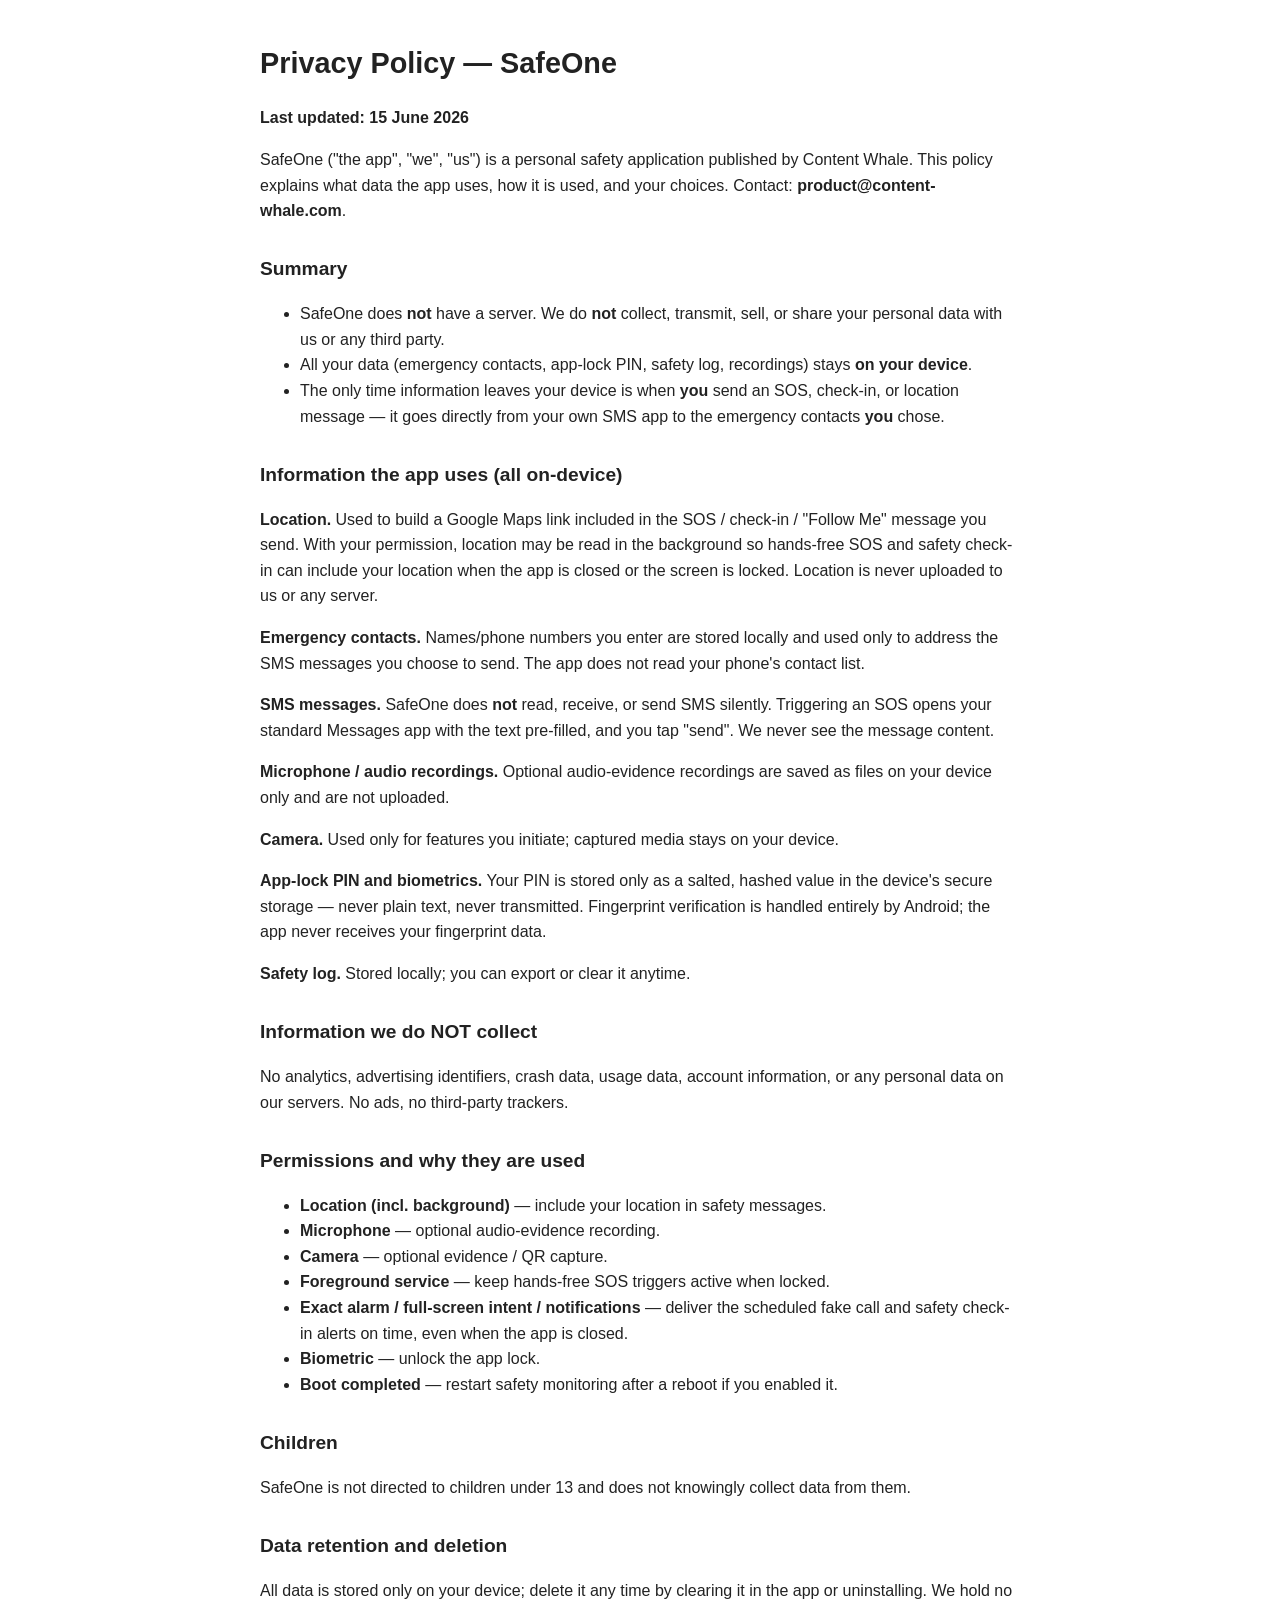
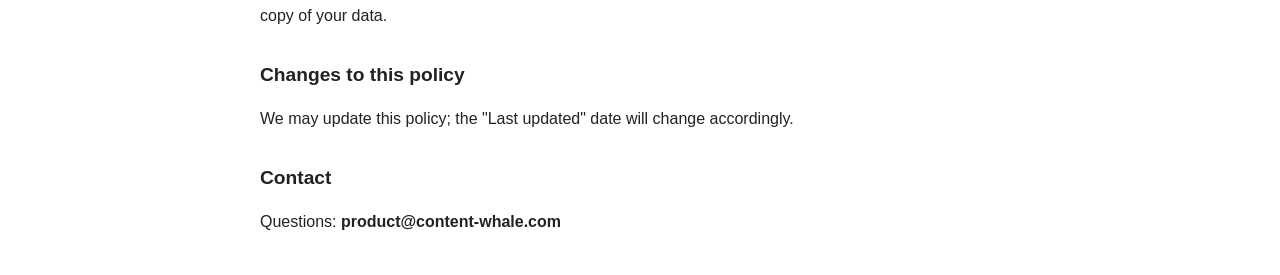
==== index.html @ ca7ab5bd "pushing  for playstore" ====
<!DOCTYPE html>
<html lang="en">
<head>
<meta charset="utf-8">
<meta name="viewport" content="width=device-width, initial-scale=1">
<title>SafeOne — Privacy Policy</title>
<style>
  body{font-family:-apple-system,Segoe UI,Roboto,Arial,sans-serif;max-width:760px;
       margin:40px auto;padding:0 20px;line-height:1.6;color:#222}
  h1{font-size:1.8rem} h2{margin-top:1.6em;font-size:1.2rem}
  code{background:#f3f3f3;padding:1px 4px;border-radius:3px}
</style>
</head>
<body>
<h1>Privacy Policy — SafeOne</h1>
<p><strong>Last updated: 15 June 2026</strong></p>
<p>SafeOne ("the app", "we", "us") is a personal safety application published by
Content Whale. This policy explains what data the app uses, how it is used, and
your choices. Contact: <strong>product@content-whale.com</strong>.</p>

<h2>Summary</h2>
<ul>
<li>SafeOne does <strong>not</strong> have a server. We do <strong>not</strong>
collect, transmit, sell, or share your personal data with us or any third party.</li>
<li>All your data (emergency contacts, app-lock PIN, safety log, recordings)
stays <strong>on your device</strong>.</li>
<li>The only time information leaves your device is when <strong>you</strong> send
an SOS, check-in, or location message — it goes directly from your own SMS app to
the emergency contacts <strong>you</strong> chose.</li>
</ul>

<h2>Information the app uses (all on-device)</h2>
<p><strong>Location.</strong> Used to build a Google Maps link included in the
SOS / check-in / "Follow Me" message you send. With your permission, location may
be read in the background so hands-free SOS and safety check-in can include your
location when the app is closed or the screen is locked. Location is never
uploaded to us or any server.</p>
<p><strong>Emergency contacts.</strong> Names/phone numbers you enter are stored
locally and used only to address the SMS messages you choose to send. The app
does not read your phone's contact list.</p>
<p><strong>SMS messages.</strong> SafeOne does <strong>not</strong> read, receive,
or send SMS silently. Triggering an SOS opens your standard Messages app with the
text pre-filled, and you tap "send". We never see the message content.</p>
<p><strong>Microphone / audio recordings.</strong> Optional audio-evidence
recordings are saved as files on your device only and are not uploaded.</p>
<p><strong>Camera.</strong> Used only for features you initiate; captured media
stays on your device.</p>
<p><strong>App-lock PIN and biometrics.</strong> Your PIN is stored only as a
salted, hashed value in the device's secure storage — never plain text, never
transmitted. Fingerprint verification is handled entirely by Android; the app
never receives your fingerprint data.</p>
<p><strong>Safety log.</strong> Stored locally; you can export or clear it anytime.</p>

<h2>Information we do NOT collect</h2>
<p>No analytics, advertising identifiers, crash data, usage data, account
information, or any personal data on our servers. No ads, no third-party trackers.</p>

<h2>Permissions and why they are used</h2>
<ul>
<li><strong>Location (incl. background)</strong> — include your location in safety messages.</li>
<li><strong>Microphone</strong> — optional audio-evidence recording.</li>
<li><strong>Camera</strong> — optional evidence / QR capture.</li>
<li><strong>Foreground service</strong> — keep hands-free SOS triggers active when locked.</li>
<li><strong>Exact alarm / full-screen intent / notifications</strong> — deliver the
scheduled fake call and safety check-in alerts on time, even when the app is closed.</li>
<li><strong>Biometric</strong> — unlock the app lock.</li>
<li><strong>Boot completed</strong> — restart safety monitoring after a reboot if you enabled it.</li>
</ul>

<h2>Children</h2>
<p>SafeOne is not directed to children under 13 and does not knowingly collect
data from them.</p>

<h2>Data retention and deletion</h2>
<p>All data is stored only on your device; delete it any time by clearing it in
the app or uninstalling. We hold no copy of your data.</p>

<h2>Changes to this policy</h2>
<p>We may update this policy; the "Last updated" date will change accordingly.</p>

<h2>Contact</h2>
<p>Questions: <strong>product@content-whale.com</strong></p>
</body>
</html>
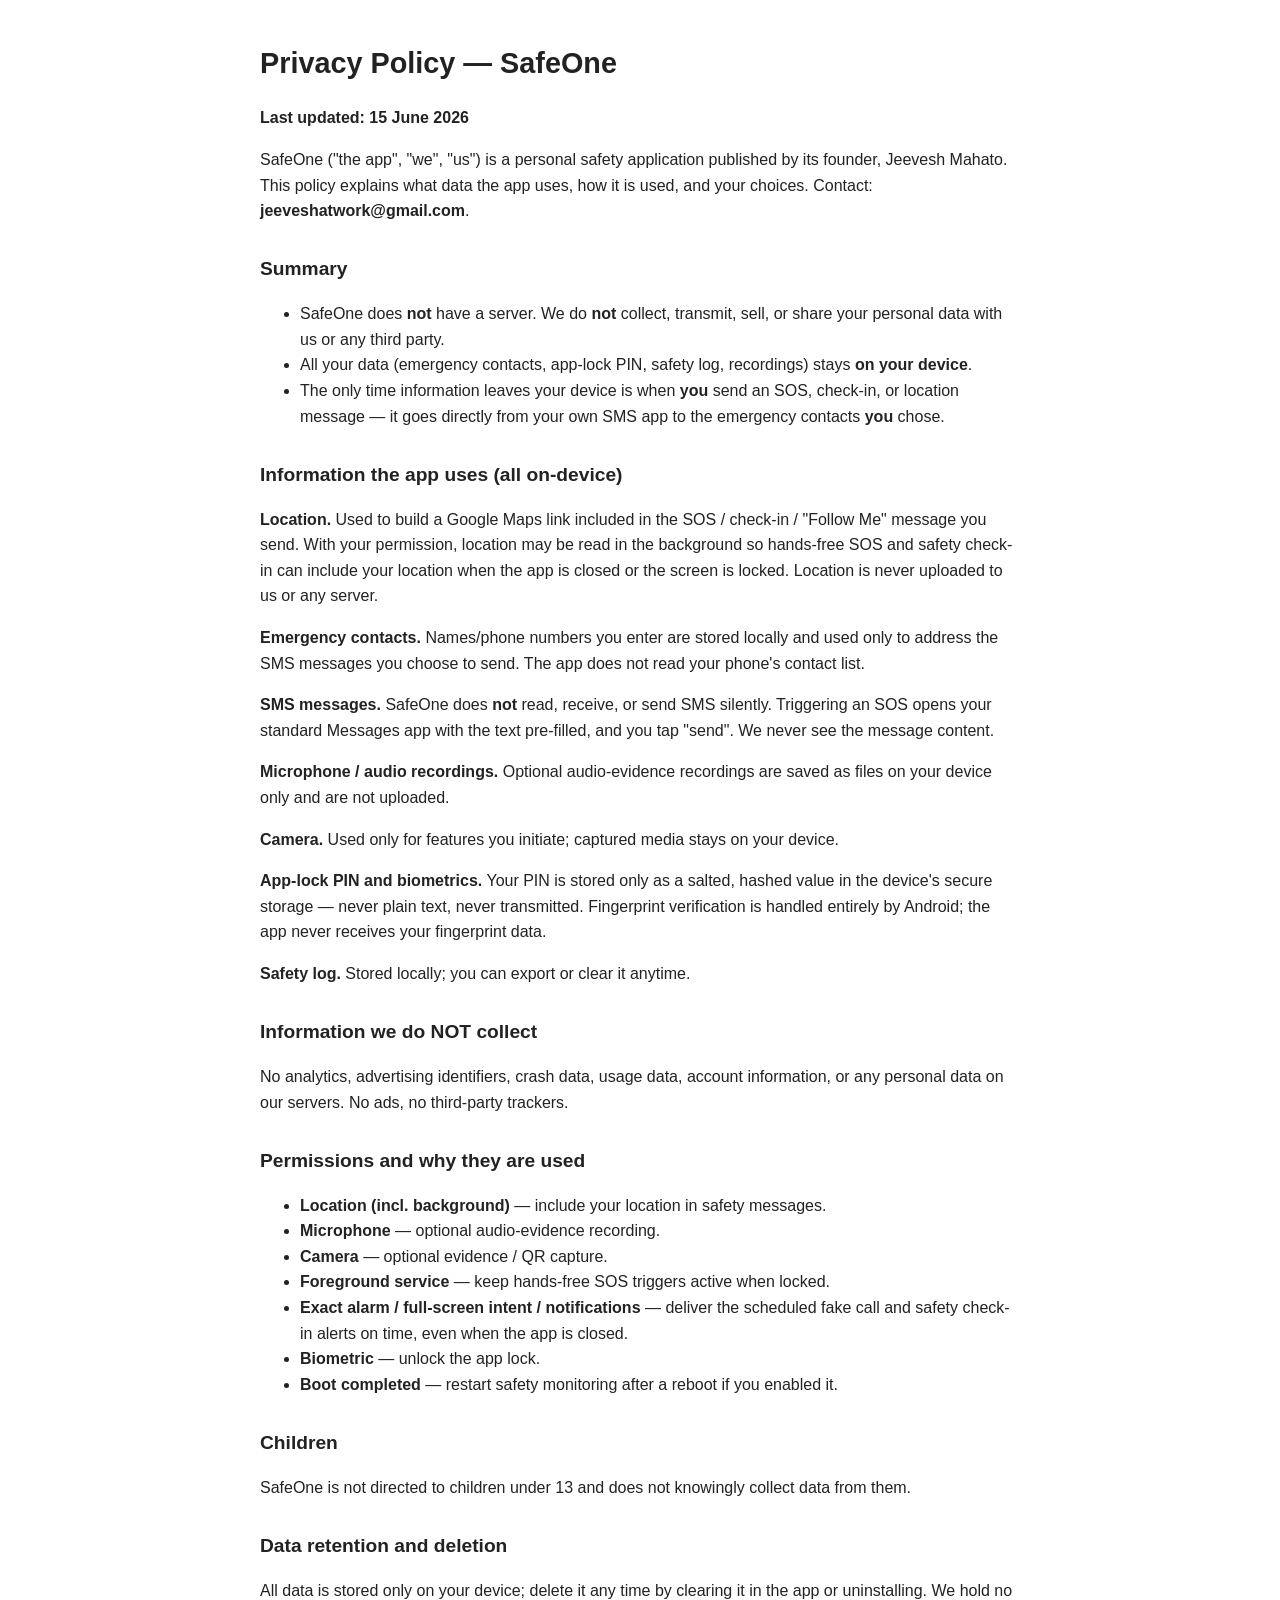
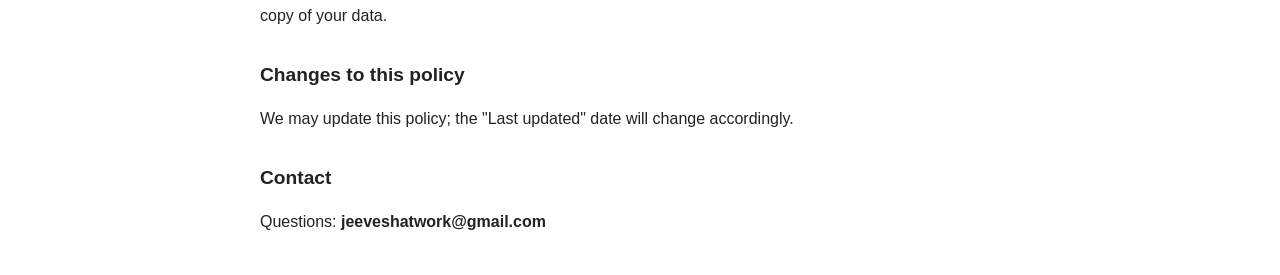
==== commit 546b27a2: "updates for mail" ====
--- a/index.html
+++ b/index.html
@@ -14,9 +14,9 @@
 <body>
 <h1>Privacy Policy — SafeOne</h1>
 <p><strong>Last updated: 15 June 2026</strong></p>
-<p>SafeOne ("the app", "we", "us") is a personal safety application published by
-Content Whale. This policy explains what data the app uses, how it is used, and
-your choices. Contact: <strong>product@content-whale.com</strong>.</p>
+<p>SafeOne ("the app", "we", "us") is a personal safety application published by its founder,
+Jeevesh Mahato. This policy explains what data the app uses, how it is used, and
+your choices. Contact: <strong>jeeveshatwork@gmail.com</strong>.</p>
 
 <h2>Summary</h2>
 <ul>
@@ -79,6 +79,6 @@
 <p>We may update this policy; the "Last updated" date will change accordingly.</p>
 
 <h2>Contact</h2>
-<p>Questions: <strong>product@content-whale.com</strong></p>
+<p>Questions: <strong>jeeveshatwork@gmail.com</strong></p>
 </body>
 </html>
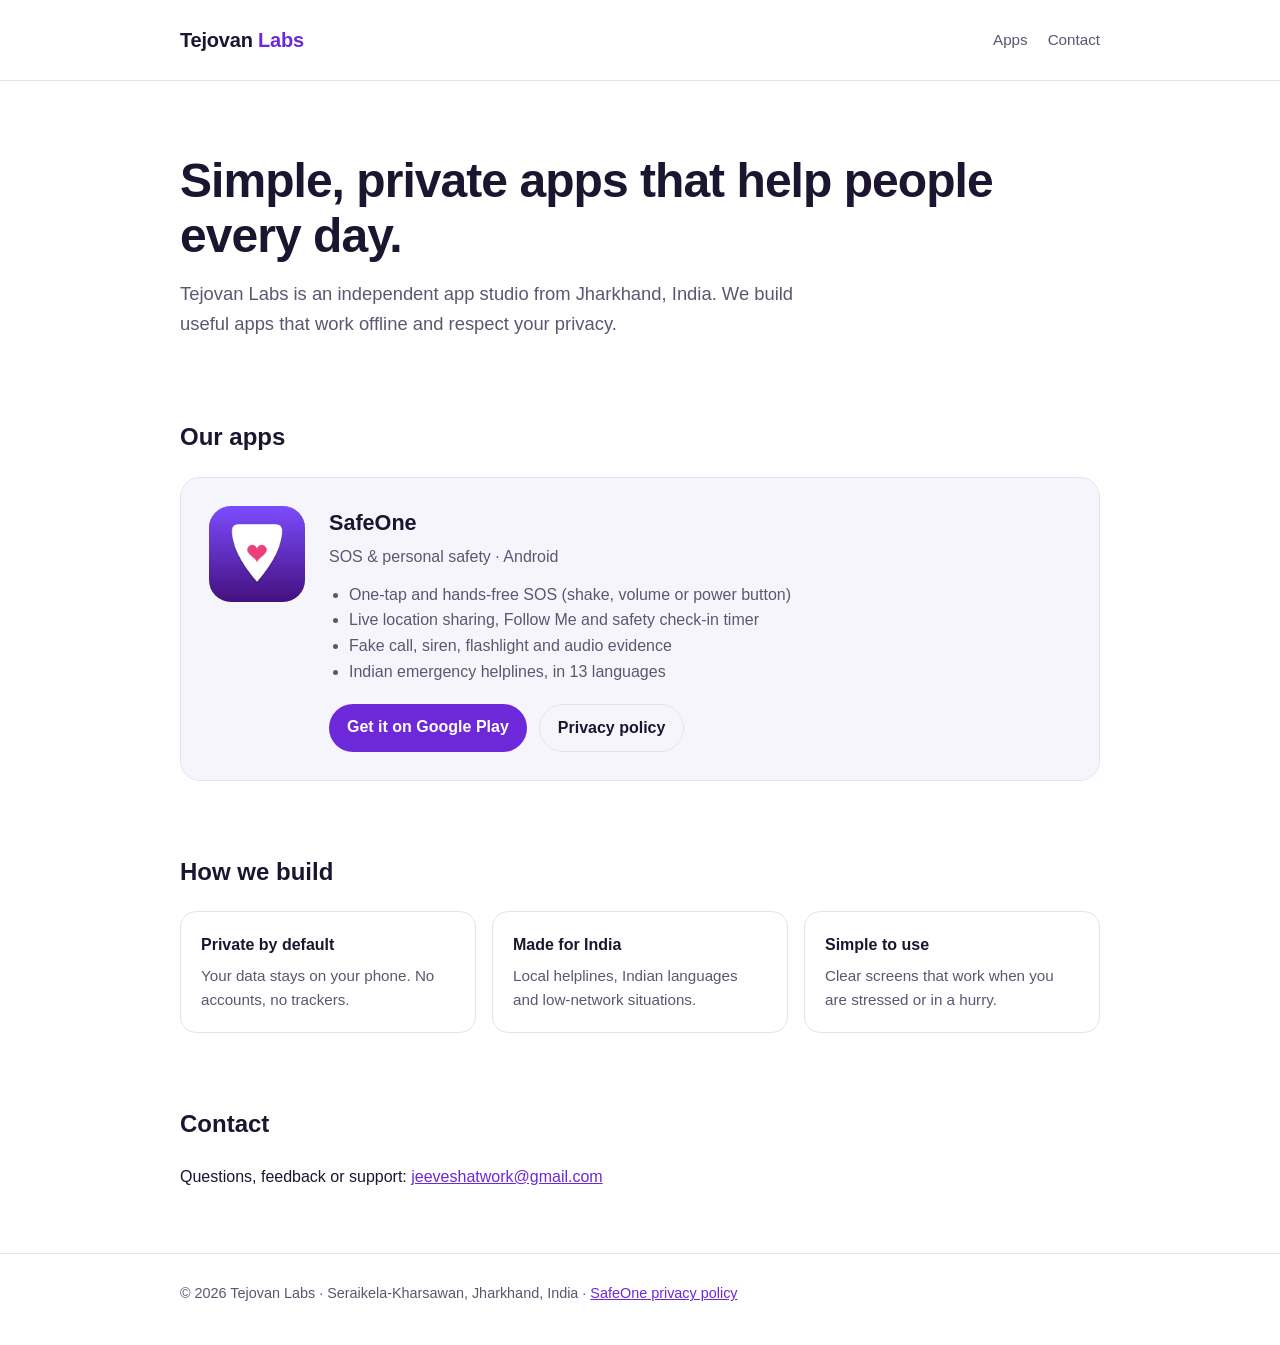
==== commit 83028567: "name-chnages-after-live" ====
--- a/index.html
+++ b/index.html
@@ -3,82 +3,109 @@
 <head>
 <meta charset="utf-8">
 <meta name="viewport" content="width=device-width, initial-scale=1">
-<title>SafeOne — Privacy Policy</title>
+<title>Tejovan Labs</title>
+<meta name="description" content="Tejovan Labs builds simple, private apps that help people every day. Makers of SafeOne, the personal safety app.">
+<link rel="icon" href="assets/safeone-icon.png">
 <style>
-  body{font-family:-apple-system,Segoe UI,Roboto,Arial,sans-serif;max-width:760px;
-       margin:40px auto;padding:0 20px;line-height:1.6;color:#222}
-  h1{font-size:1.8rem} h2{margin-top:1.6em;font-size:1.2rem}
-  code{background:#f3f3f3;padding:1px 4px;border-radius:3px}
+  :root{
+    --bg:#ffffff; --surface:#f7f5fc; --text:#1c1530; --muted:#5d5670;
+    --brand:#6d28d9; --brand-2:#7c3aed; --line:#e7e2f3; --on-brand:#ffffff;
+  }
+  @media (prefers-color-scheme: dark){
+    :root{
+      --bg:#120e1c; --surface:#1d1730; --text:#f2eefb; --muted:#b4abc8;
+      --brand:#a78bfa; --brand-2:#8b5cf6; --line:#2e2645; --on-brand:#120e1c;
+    }
+  }
+  *{box-sizing:border-box}
+  body{margin:0;background:var(--bg);color:var(--text);
+       font-family:-apple-system,Segoe UI,Roboto,Arial,sans-serif;line-height:1.6}
+  a{color:var(--brand)}
+  .wrap{max-width:960px;margin:0 auto;padding:0 20px}
+  header{padding:24px 0;border-bottom:1px solid var(--line)}
+  header .wrap{display:flex;align-items:center;justify-content:space-between;gap:16px}
+  .logo{font-weight:800;font-size:1.25rem;letter-spacing:-.01em;color:var(--text);text-decoration:none}
+  .logo span{color:var(--brand)}
+  nav a{margin-left:20px;text-decoration:none;color:var(--muted);font-size:.95rem}
+  .hero{padding:72px 0 56px}
+  .hero h1{font-size:clamp(2rem,5vw,3rem);line-height:1.15;margin:0 0 16px;letter-spacing:-.02em}
+  .hero p{font-size:1.15rem;color:var(--muted);max-width:620px;margin:0}
+  h2{font-size:1.5rem;margin:0 0 20px}
+  .card{display:flex;gap:24px;align-items:flex-start;background:var(--surface);
+        border:1px solid var(--line);border-radius:20px;padding:28px}
+  .card img{width:96px;height:96px;border-radius:22px;flex:none}
+  .card h3{margin:0 0 4px;font-size:1.35rem}
+  .tag{color:var(--muted);margin:0 0 12px}
+  .card ul{margin:0 0 20px;padding-left:20px;color:var(--muted)}
+  .btns{display:flex;flex-wrap:wrap;gap:12px}
+  .btn{display:inline-block;padding:10px 18px;border-radius:999px;text-decoration:none;font-weight:600}
+  .btn.primary{background:var(--brand);color:var(--on-brand)}
+  .btn.ghost{border:1px solid var(--line);color:var(--text)}
+  section{padding:24px 0 48px}
+  .values{display:grid;grid-template-columns:repeat(auto-fit,minmax(220px,1fr));gap:16px}
+  .values div{border:1px solid var(--line);border-radius:16px;padding:20px}
+  .values h4{margin:0 0 6px}
+  .values p{margin:0;color:var(--muted);font-size:.95rem}
+  footer{border-top:1px solid var(--line);padding:28px 0 40px;color:var(--muted);font-size:.9rem}
+  @media (max-width:560px){
+    .card{flex-direction:column}
+    nav a{margin-left:12px}
+  }
 </style>
 </head>
 <body>
-<h1>Privacy Policy — SafeOne</h1>
-<p><strong>Last updated: 15 June 2026</strong></p>
-<p>SafeOne ("the app", "we", "us") is a personal safety application published by its founder,
-Jeevesh Mahato. This policy explains what data the app uses, how it is used, and
-your choices. Contact: <strong>jeeveshatwork@gmail.com</strong>.</p>
+<header>
+  <div class="wrap">
+    <a class="logo" href="./">Tejovan<span> Labs</span></a>
+    <nav><a href="#apps">Apps</a><a href="#contact">Contact</a></nav>
+  </div>
+</header>
 
-<h2>Summary</h2>
-<ul>
-<li>SafeOne does <strong>not</strong> have a server. We do <strong>not</strong>
-collect, transmit, sell, or share your personal data with us or any third party.</li>
-<li>All your data (emergency contacts, app-lock PIN, safety log, recordings)
-stays <strong>on your device</strong>.</li>
-<li>The only time information leaves your device is when <strong>you</strong> send
-an SOS, check-in, or location message — it goes directly from your own SMS app to
-the emergency contacts <strong>you</strong> chose.</li>
-</ul>
+<main class="wrap">
+  <div class="hero">
+    <h1>Simple, private apps that help people every day.</h1>
+    <p>Tejovan Labs is an independent app studio from Jharkhand, India. We build
+    useful apps that work offline and respect your privacy.</p>
+  </div>
 
-<h2>Information the app uses (all on-device)</h2>
-<p><strong>Location.</strong> Used to build a Google Maps link included in the
-SOS / check-in / "Follow Me" message you send. With your permission, location may
-be read in the background so hands-free SOS and safety check-in can include your
-location when the app is closed or the screen is locked. Location is never
-uploaded to us or any server.</p>
-<p><strong>Emergency contacts.</strong> Names/phone numbers you enter are stored
-locally and used only to address the SMS messages you choose to send. The app
-does not read your phone's contact list.</p>
-<p><strong>SMS messages.</strong> SafeOne does <strong>not</strong> read, receive,
-or send SMS silently. Triggering an SOS opens your standard Messages app with the
-text pre-filled, and you tap "send". We never see the message content.</p>
-<p><strong>Microphone / audio recordings.</strong> Optional audio-evidence
-recordings are saved as files on your device only and are not uploaded.</p>
-<p><strong>Camera.</strong> Used only for features you initiate; captured media
-stays on your device.</p>
-<p><strong>App-lock PIN and biometrics.</strong> Your PIN is stored only as a
-salted, hashed value in the device's secure storage — never plain text, never
-transmitted. Fingerprint verification is handled entirely by Android; the app
-never receives your fingerprint data.</p>
-<p><strong>Safety log.</strong> Stored locally; you can export or clear it anytime.</p>
+  <section id="apps">
+    <h2>Our apps</h2>
+    <div class="card">
+      <img src="assets/safeone-icon.png" alt="SafeOne app icon">
+      <div>
+        <h3>SafeOne</h3>
+        <p class="tag">SOS &amp; personal safety · Android</p>
+        <ul>
+          <li>One-tap and hands-free SOS (shake, volume or power button)</li>
+          <li>Live location sharing, Follow Me and safety check-in timer</li>
+          <li>Fake call, siren, flashlight and audio evidence</li>
+          <li>Indian emergency helplines, in 13 languages</li>
+        </ul>
+        <div class="btns">
+          <a class="btn primary" href="https://play.google.com/store/apps/details?id=com.safeone.app">Get it on Google Play</a>
+          <a class="btn ghost" href="privacy.html">Privacy policy</a>
+        </div>
+      </div>
+    </div>
+  </section>
 
-<h2>Information we do NOT collect</h2>
-<p>No analytics, advertising identifiers, crash data, usage data, account
-information, or any personal data on our servers. No ads, no third-party trackers.</p>
+  <section>
+    <h2>How we build</h2>
+    <div class="values">
+      <div><h4>Private by default</h4><p>Your data stays on your phone. No accounts, no trackers.</p></div>
+      <div><h4>Made for India</h4><p>Local helplines, Indian languages and low-network situations.</p></div>
+      <div><h4>Simple to use</h4><p>Clear screens that work when you are stressed or in a hurry.</p></div>
+    </div>
+  </section>
 
-<h2>Permissions and why they are used</h2>
-<ul>
-<li><strong>Location (incl. background)</strong> — include your location in safety messages.</li>
-<li><strong>Microphone</strong> — optional audio-evidence recording.</li>
-<li><strong>Camera</strong> — optional evidence / QR capture.</li>
-<li><strong>Foreground service</strong> — keep hands-free SOS triggers active when locked.</li>
-<li><strong>Exact alarm / full-screen intent / notifications</strong> — deliver the
-scheduled fake call and safety check-in alerts on time, even when the app is closed.</li>
-<li><strong>Biometric</strong> — unlock the app lock.</li>
-<li><strong>Boot completed</strong> — restart safety monitoring after a reboot if you enabled it.</li>
-</ul>
+  <section id="contact">
+    <h2>Contact</h2>
+    <p>Questions, feedback or support: <a href="mailto:jeeveshatwork@gmail.com">jeeveshatwork@gmail.com</a></p>
+  </section>
+</main>
 
-<h2>Children</h2>
-<p>SafeOne is not directed to children under 13 and does not knowingly collect
-data from them.</p>
-
-<h2>Data retention and deletion</h2>
-<p>All data is stored only on your device; delete it any time by clearing it in
-the app or uninstalling. We hold no copy of your data.</p>
-
-<h2>Changes to this policy</h2>
-<p>We may update this policy; the "Last updated" date will change accordingly.</p>
-
-<h2>Contact</h2>
-<p>Questions: <strong>jeeveshatwork@gmail.com</strong></p>
+<footer>
+  <div class="wrap">© 2026 Tejovan Labs · Seraikela-Kharsawan, Jharkhand, India · <a href="privacy.html">SafeOne privacy policy</a></div>
+</footer>
 </body>
 </html>
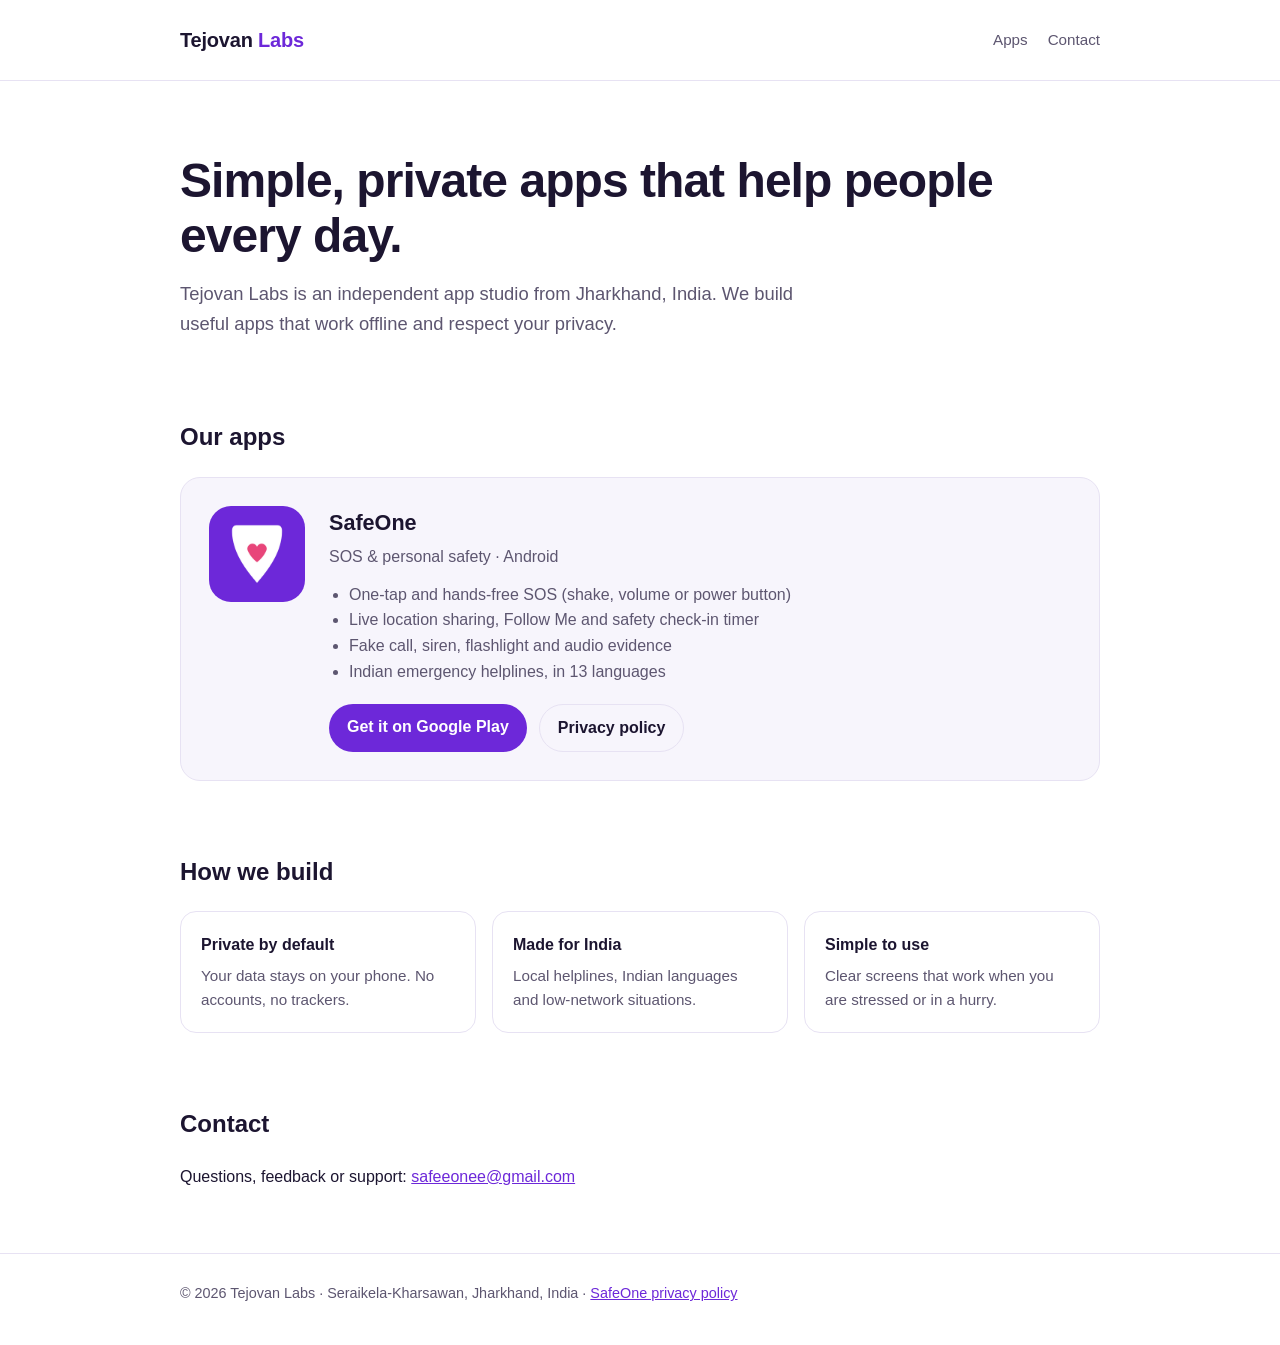
==== commit b88fedba: "Use safeeonee@gmail.com as the public contact; stop tracking personal PDFs - Replace the support/con" ====
--- a/index.html
+++ b/index.html
@@ -100,7 +100,7 @@
 
   <section id="contact">
     <h2>Contact</h2>
-    <p>Questions, feedback or support: <a href="mailto:jeeveshatwork@gmail.com">jeeveshatwork@gmail.com</a></p>
+    <p>Questions, feedback or support: <a href="mailto:safeeonee@gmail.com">safeeonee@gmail.com</a></p>
   </section>
 </main>
 
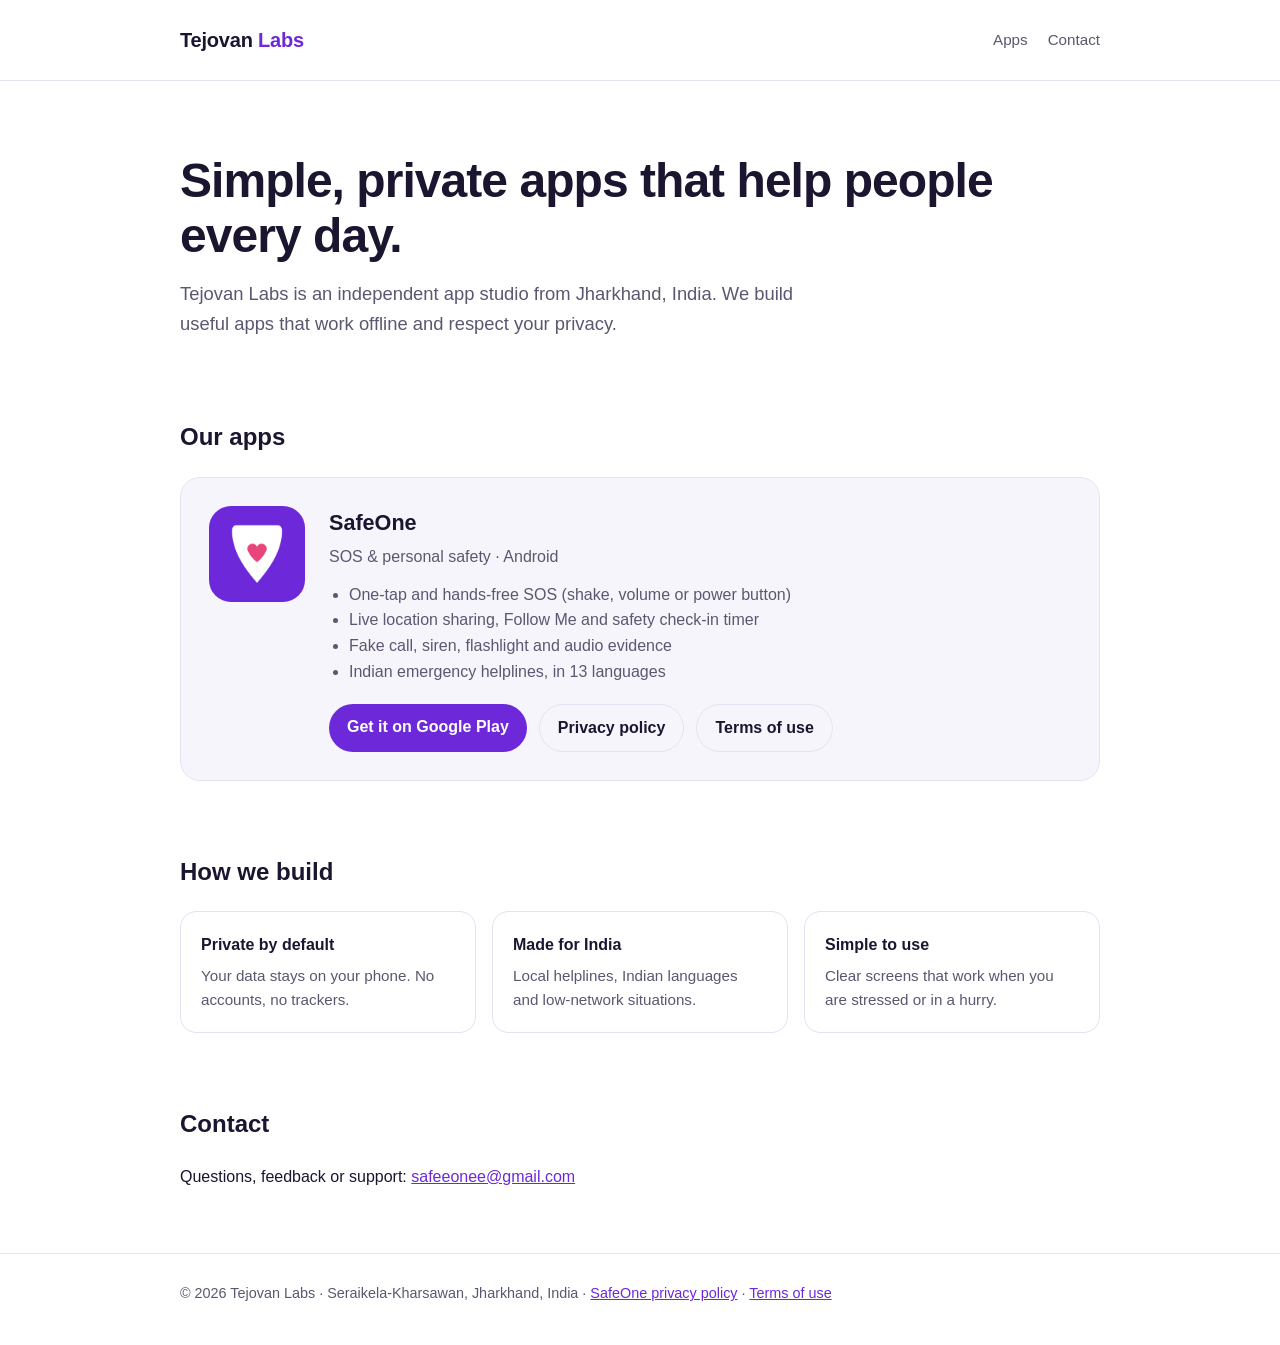
==== commit 75c5d2dd: "safety-terms-update" ====
--- a/index.html
+++ b/index.html
@@ -84,6 +84,7 @@
         <div class="btns">
           <a class="btn primary" href="https://play.google.com/store/apps/details?id=com.safeone.app">Get it on Google Play</a>
           <a class="btn ghost" href="privacy.html">Privacy policy</a>
+          <a class="btn ghost" href="terms.html">Terms of use</a>
         </div>
       </div>
     </div>
@@ -105,7 +106,7 @@
 </main>
 
 <footer>
-  <div class="wrap">© 2026 Tejovan Labs · Seraikela-Kharsawan, Jharkhand, India · <a href="privacy.html">SafeOne privacy policy</a></div>
+  <div class="wrap">© 2026 Tejovan Labs · Seraikela-Kharsawan, Jharkhand, India · <a href="privacy.html">SafeOne privacy policy</a> · <a href="terms.html">Terms of use</a></div>
 </footer>
 </body>
 </html>
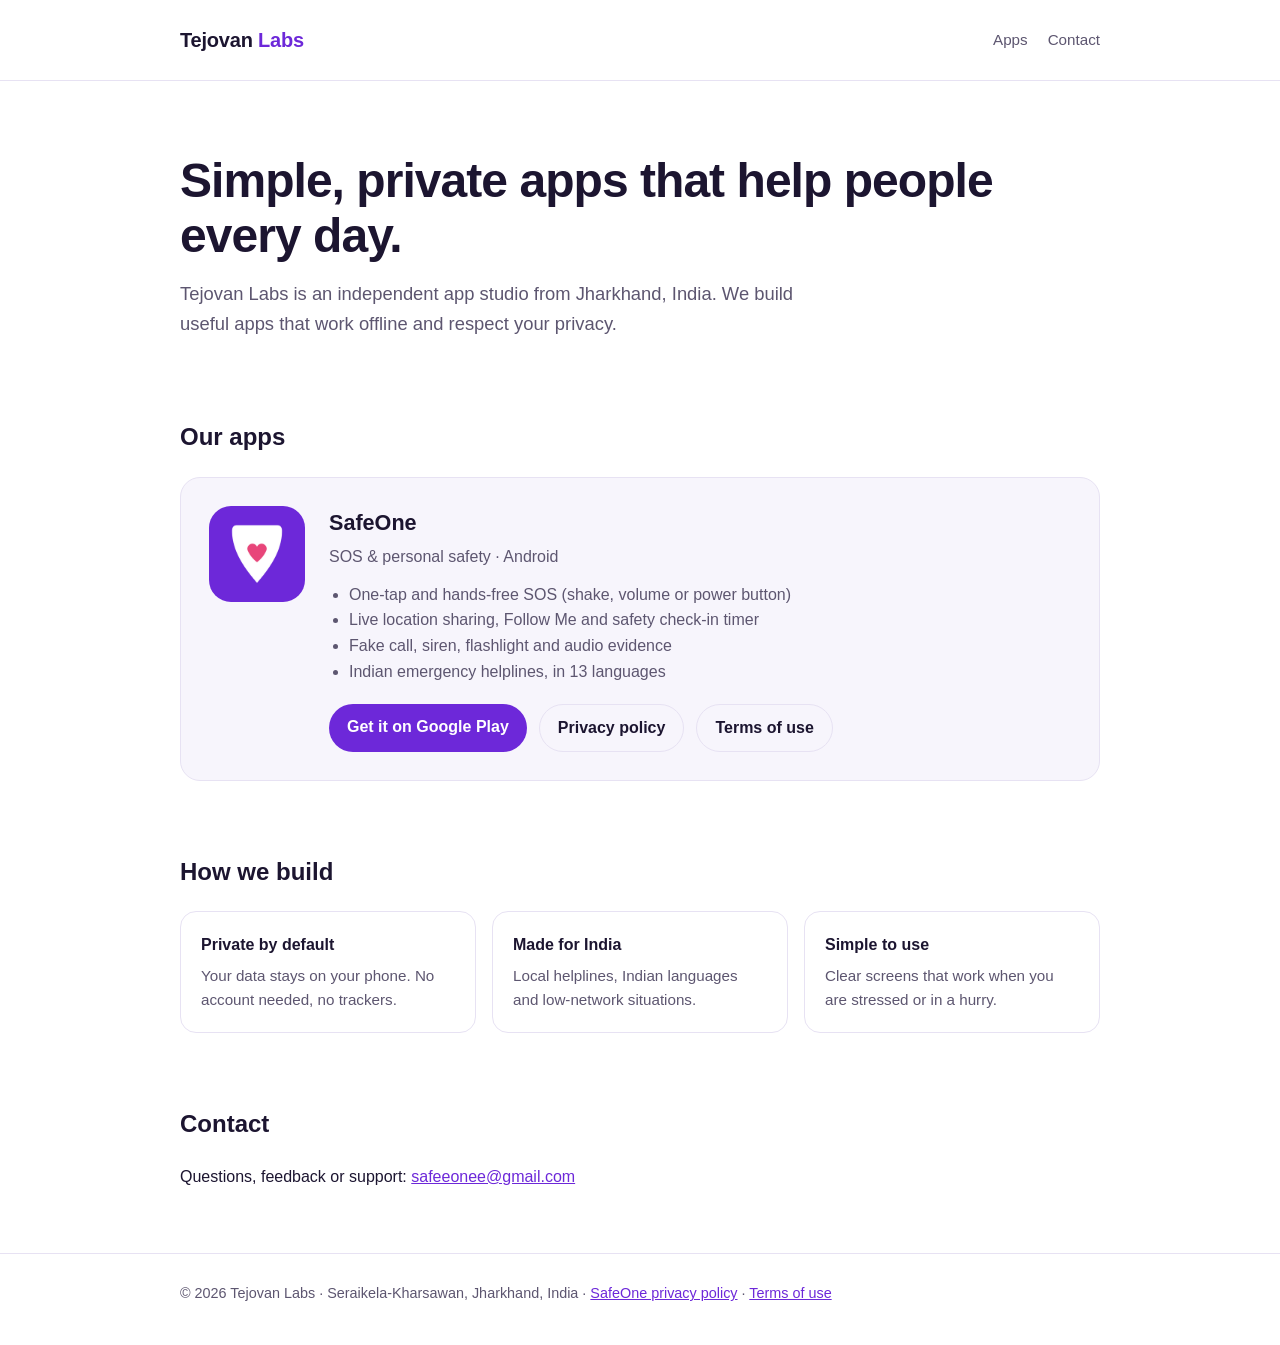
==== commit 27e29660: "1.6.0+23: optional Google sign-in sync, in-app terms consent, contact picker - Optional sign-in with" ====
--- a/index.html
+++ b/index.html
@@ -93,7 +93,7 @@
   <section>
     <h2>How we build</h2>
     <div class="values">
-      <div><h4>Private by default</h4><p>Your data stays on your phone. No accounts, no trackers.</p></div>
+      <div><h4>Private by default</h4><p>Your data stays on your phone. No account needed, no trackers.</p></div>
       <div><h4>Made for India</h4><p>Local helplines, Indian languages and low-network situations.</p></div>
       <div><h4>Simple to use</h4><p>Clear screens that work when you are stressed or in a hurry.</p></div>
     </div>
